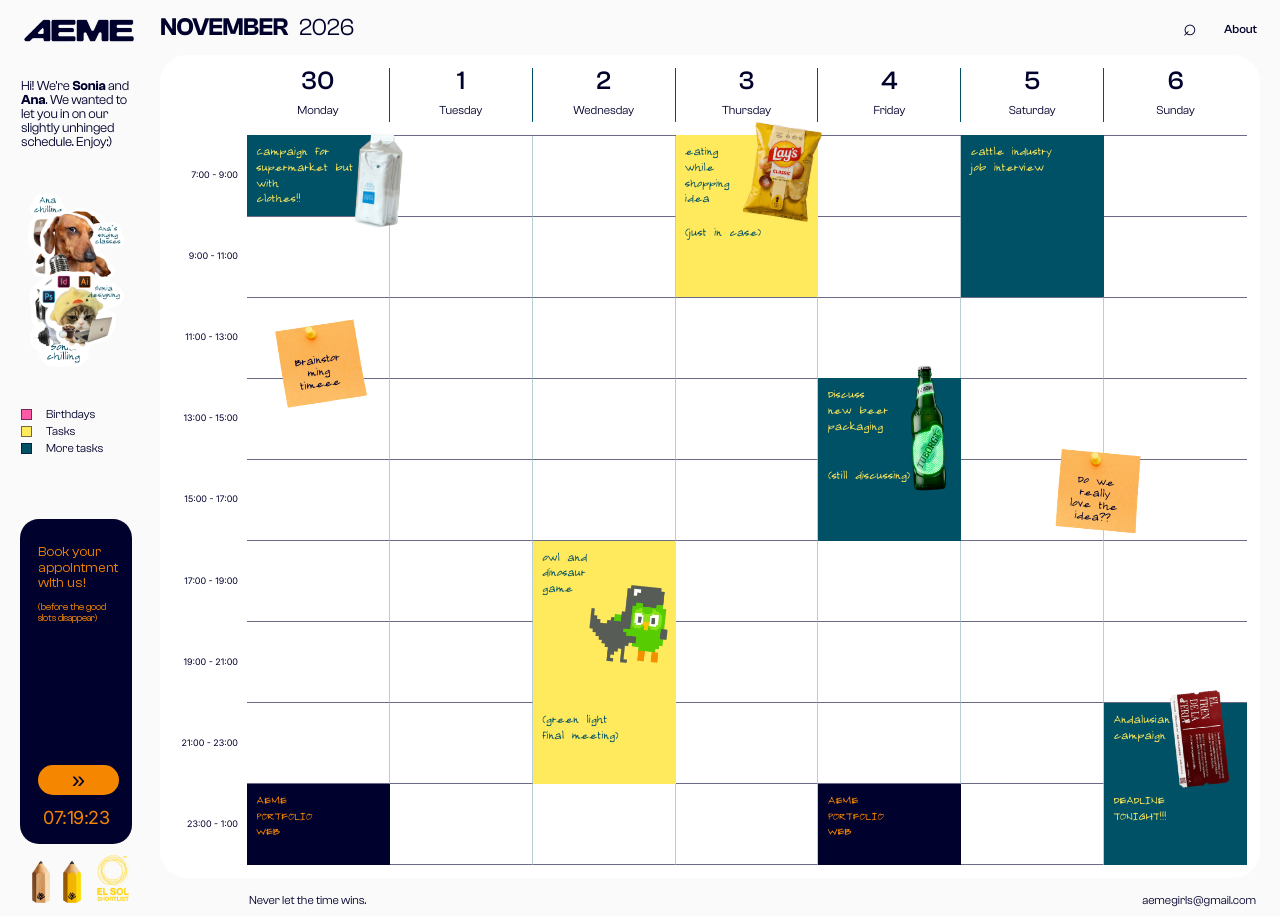
==== index.html @ ef71f2f2 "Logo mini web" ====
<!DOCTYPE html>
<html lang="en">
<head>
  <meta charset="UTF-8">
  <meta name="viewport" content="width=device-width, initial-scale=1.0">
  <link rel="icon" type="image/png" href="assets/Icons/logo para web 2.png">
  <title>AEME — Creative Calendar</title>
  <link rel="stylesheet" href="CSS/reset.css">
  <link rel="stylesheet" href="CSS/variables.css">
  <link rel="stylesheet" href="CSS/global.css">
  <link rel="stylesheet" href="CSS/base.css">
  <link rel="stylesheet" href="CSS/sidebar.css">
  <link rel="stylesheet" href="CSS/calendar.css">
  <link rel="stylesheet" href="CSS/cards.css">
  <link rel="stylesheet" href="CSS/footer.css">
  <link rel="stylesheet" href="CSS/responsive.css">
  <link rel="stylesheet" href="CSS/search.css">
</head>
<body>
  <div class="page">

    <aside class="sidebar">
      <div class="brand">
        <!--
          LOGO:
          Ahora mismo apunta al logo azul oscuro que ya tenías en Assets/Icons.
          Si quieres usar otra variante de color, cambia solo el nombre del archivo aquí abajo:
          "aeme logo azul oscuro.png" -> "aeme logo naranja.png" / "aeme logo amarillo.png" / "aeme logo azul claro.png"
        -->
        <img class="logo" src="Assets/Icons/aeme%20logo%20azul%20oscuro.png" alt="AEME"
             onerror="this.style.display='none'; this.nextElementSibling.style.display='block';">
        <div class="logoFallback">AEME</div>
      </div>

      <p class="intro">
        Hi! We're <strong>Sonia</strong> and <strong>Ana</strong>.
        We wanted to let you in on our slightly unhinged schedule.
        Enjoy:)
      </p>
      <div class="stickerBoard" id="stickerBoard">
        
<!-- AQUÍ APARECEN VUESTROS STICKERS -->
  <img
    src="Assets/Images/Ana%20Chill%201.png"
    class="draggableSticker stickerAnaChill"
    alt="Ana chilling"
  >

  <img
    src="Assets/Images/Ana%20Sing%20Class%201.png"
    class="draggableSticker stickerAnaSing"
    alt="Ana singing"
  >

  <img
    src="Assets/Images/Sonia%20Chill%201.png"
    class="draggableSticker stickerSoniaChill"
    alt="Sonia chilling"
  >

  <img
    src="Assets/Images/Sonia%20Art%201.png"
    class="draggableSticker stickerSoniaArt"
    alt="Sonia doing art"
  >

</div>

      <div class="sidebarBottom">
        <div class="legend" aria-label="Calendar legend">
          <div class="legendItem"><span class="square pink"></span><span>Birthdays</span></div>
          <div class="legendItem"><span class="square yellow"></span><span>Tasks</span></div>
          <div class="legendItem"><span class="square teal"></span><span>More tasks</span></div>
        </div>

        <button class="appointment" type="button" id="appointmentButton">
          <span class="appointmentTitle">
            Book your<br>appointment<br>with us!
          </span>

          <span class="appointmentNote">
            (before the good<br>slots disappear)
          </span>

          <span class="appointmentArrow">»</span>

          <span id="clock"></span>
        </button>

        <div class="sidebarMarks">
          <!-- Award/project shortcuts -->
          <a class="markLink pencilLinkOne" href="tex.html" target="_blank" rel="noopener" aria-label="Open Closet Staples">
            <img class="markImage pencilOne" src="Assets/Icons/lapiz-1.webp" alt="Closet Staples"
                 onerror="this.outerHTML='&lt;span class=&quot;pencil pencilOne&quot;&gt;&lt;/span&gt;';">
          </a>
          <a class="markLink pencilLinkTwo" href="duolingo.html" target="_blank" rel="noopener" aria-label="Open 404 Lesson Found">
            <img class="markImage pencilTwo" src="Assets/Icons/lapiz-2.webp" alt="404 Lesson Found"
                 onerror="this.outerHTML='&lt;span class=&quot;pencil pencilTwo&quot;&gt;&lt;/span&gt;';">
          </a>
          <a class="markLink sunLink" href="el-tren-de-la-feria.html" target="_blank" rel="noopener" aria-label="Open El Tren de la Feria">
            <img class="markImage sunMarkImage" src="Assets/Icons/circulo.png" alt="El Sol Shortlist — El Tren de la Feria"
                 onerror="this.outerHTML='&lt;span class=&quot;sunMark&quot;&gt;◯&lt;/span&gt;';">
          </a>
        </div>
      </div>
    </aside>

    <main class="main">
      <header class="topbar">
        <div class="dateTitle">
          <span class="month" id="monthLabel">JULY</span>
          <span class="year" id="yearLabel">2026</span>
        </div>

        <nav class="topNav" aria-label="Main navigation">
          <button class="searchButton" type="button" aria-label="Search" title="Search projects">⌕</button>
          <a href="about.html">About</a>
        </nav>
      </header>

      <section class="calendarCard" aria-label="AEME weekly calendar">
        <div class="calendarHeader">
          <div class="timeHeader"></div>
          <div class="dayHeaders" id="dayHeaders"></div>
        </div>

        <div class="calendarBody">
          <div class="timeColumn" id="timeColumn"></div>
          <div class="daysArea" id="daysArea"></div>
          <div class="eventsLayer" id="eventsLayer" aria-live="polite"></div>
          <div class="decorLayer" id="decorLayer" aria-hidden="true"></div>
        </div>
      </section>

      <footer class="footer">
        <span>Never let the time wins.</span>
        <span>aemegirls@gmail.com</span>
      </footer>
    </main>
  </div>

  <!-- IMPORTANTE: este orden importa. data.js primero, app.js siempre el último. -->
  <script src="JS/data.js"></script>
  <script src="JS/calendar.js"></script>
  <script src="JS/events.js"></script>
  <script src="JS/clock.js"></script>
  <script src="JS/app.js"></script>
  <script src="JS/search.js"></script>
  <script src="JS/stickers.js"></script>
</body>
</html>
---- CSS/variables.css ----
:root {
  --background: #FAFAFA;
  --navy: #00012D;
  --teal: #005066;
  --orange: #F58600;
  --yellow: #FFE95C;
  --pink: #FF5AA5;
  --white: #FFFFFF;

  --page-max: 1439px;
  --page-pad: 20px;
  --sidebar-width: 128px;
  --column-gap: 12px;

  --card-radius: 27px;
  --grid-line: rgba(0, 1, 45, 0.58);

  --radius-calendar: 31px;
  --radius-button: 25px;

  --clash: "Clash Grotesk", Arial, sans-serif;
  --inter: "Inter", Arial, sans-serif;
  --long-cang: "Long Cang", cursive;
}
---- CSS/global.css ----
/*
  ARREGLADO: antes apuntaba a archivos .otf que no existen
  (ClashGrotesk-Regular.otf, Inter-Regular.ttf...).
  Ahora apunta a los .ttf reales que están dentro de /Fonts.
  Si en el futuro cambias el nombre de un archivo de fuente,
  solo tienes que actualizar la ruta correspondiente aquí abajo.
*/

@font-face {
  font-family: "Clash Grotesk";
  src: url("../Fonts/ClashGrotesk-Extralight.ttf") format("truetype");
  font-weight: 200;
  font-style: normal;
  font-display: swap;
}

@font-face {
  font-family: "Clash Grotesk";
  src: url("../Fonts/ClashGrotesk-Light.ttf") format("truetype");
  font-weight: 300;
  font-style: normal;
  font-display: swap;
}

@font-face {
  font-family: "Clash Grotesk";
  src: url("../Fonts/ClashGrotesk-Regular.ttf") format("truetype");
  font-weight: 400;
  font-style: normal;
  font-display: swap;
}

@font-face {
  font-family: "Clash Grotesk";
  src: url("../Fonts/ClashGrotesk-Medium.ttf") format("truetype");
  font-weight: 500;
  font-style: normal;
  font-display: swap;
}

@font-face {
  font-family: "Clash Grotesk";
  src: url("../Fonts/ClashGrotesk-Semibold.ttf") format("truetype");
  font-weight: 600;
  font-style: normal;
  font-display: swap;
}

@font-face {
  font-family: "Clash Grotesk";
  src: url("../Fonts/ClashGrotesk-Bold.ttf") format("truetype");
  font-weight: 700;
  font-style: normal;
  font-display: swap;
}

@font-face {
  font-family: "Inter";
  src: url("../Fonts/Inter_18pt-Light.ttf") format("truetype");
  font-weight: 300;
  font-style: normal;
  font-display: swap;
}

@font-face {
  font-family: "Inter";
  src: url("../Fonts/Inter_18pt-Regular.ttf") format("truetype");
  font-weight: 400;
  font-style: normal;
  font-display: swap;
}

@font-face {
  font-family: "Inter";
  src: url("../Fonts/Inter_18pt-Medium.ttf") format("truetype");
  font-weight: 500;
  font-style: normal;
  font-display: swap;
}

@font-face {
  font-family: "Long Cang";
  src: url("../Fonts/LongCang-Regular.ttf") format("truetype");
  font-weight: 400;
  font-style: normal;
  font-display: swap;
}

body {
  background: var(--background);
  color: var(--navy);
  font-family: var(--clash);
  -webkit-font-smoothing: antialiased;
  text-rendering: geometricPrecision;
}
---- CSS/base.css ----
body {
  min-width: 320px;
}

.page {
  width: 100%;
  max-width: var(--page-max);
  min-height: 100vh;
  margin: 0 auto;
  padding: 9px 20px 10px;
  display: grid;
  grid-template-columns: var(--sidebar-width) minmax(0, 1fr);
  column-gap: var(--column-gap);
}

.main {
  min-width: 0;
  display: flex;
  flex-direction: column;
}

.brand {
  height: 46px;
  display: flex;
  align-items: flex-start;
  padding-top: 2px;
}

.logo {
  width: 118px;
  height: auto;
  object-fit: contain;
  object-position: left top;
}

.logoFallback {
  display: none;
  font-family: var(--clash);
  font-size: 30px;
  line-height: 1;
  font-weight: 700;
  letter-spacing: -1.5px;
}

.topbar {
  height: 46px;
  display: flex;
  align-items: flex-start;
  justify-content: space-between;
  padding: 7px 3px 0 0;
}

.dateTitle {
  display: flex;
  align-items: baseline;
  gap: 11px;
  line-height: 1;
}

.month {
  font-size: 25px;
  font-weight: 600;
  letter-spacing: -0.8px;
}

.year {
  font-size: 24px;
  font-weight: 400;
  letter-spacing: -0.6px;
}

.topNav {
  display: flex;
  align-items: center;
  gap: 27px;
  padding-top: 2px;
  font-size: 12px;
  font-weight: 500;
}

.topNav a,
.searchButton {
  color: var(--navy);
}

.searchButton {
  padding: 0;
  background: transparent;
  font-size: 23px;
  line-height: 1;
  cursor: pointer;
  transform: translateY(-1px);
}
---- CSS/sidebar.css ----
.sidebar {
  min-width: 0;
  display: flex;
  flex-direction: column;
  padding-top: 8px;
}

.intro {
  width: 119px;
  margin: 17px 0 0 1px;
  font-size: 13.5px;
  line-height: 1.03;
  letter-spacing: -0.15px;
}

.sidebarBottom {
  margin-top: auto;
  padding-bottom: 0;
}

.legend {
  display: flex;
  flex-direction: column;
  gap: 5px;
  margin: 0 0 65px 1px;
}

.legendItem {
  display: flex;
  align-items: center;
  gap: 14px;
  font-size: 12px;
  line-height: 1;
}

.square {
  width: 11px;
  height: 11px;
  flex: 0 0 11px;
  border: 1px solid rgba(0, 1, 45, 0.55);
}

.pink {
  background: var(--pink);
}

.yellow {
  background: var(--yellow);
}

.teal {
  background: var(--teal);
}

.appointment {
  width: 112px;
  height: 325px;
  border-radius: 19px;
  background: var(--navy);
  color: var(--orange);
  padding: 25px 18px 17px;
  text-align: left;
  display: flex;
  flex-direction: column;
  align-items: flex-start;
  cursor: pointer;
  transition: transform 180ms ease;
}

.appointment:hover {
  transform: translateY(-2px);
}

.appointmentTitle {
  font-size: 14.5px;
  line-height: 1.08;
}

.appointmentNote {
  margin-top: 11px;
  font-size: 10px;
  line-height: 1.08;
}

.appointmentArrow {
  width: 81px;
  height: 30px;
  margin-top: auto;
  border-radius: 20px;
  background: var(--orange);
  color: var(--navy);
  display: flex;
  align-items: center;
  justify-content: center;
  font-family: Arial, sans-serif;
  font-size: 24px;
  line-height: 1;
}

#clock {
  width: 100%;
  margin-top: 14px;
  text-align: center;
  color: var(--orange);
  font-family: var(--inter);
  font-size: 18px;
  line-height: 1;
  letter-spacing: -0.5px;
}

.sidebarMarks {
  position: relative;
  height: 51px;
  margin-top: 11px;
}

.markLink {
  position: absolute;
  display: block;
  bottom: 0;
  cursor: pointer;
  z-index: 2;
}

.markImage {
  position: absolute;
  bottom: 0;
  display: block;
}

.markLink.pencilLinkOne {
  left: 0px;
  width: 42px;
  height: 42px;
  top: 3px;
}
.markImage.pencilOne {
  left: 0px;
  width: 42px;
  height: auto;
  top: 3px;
}
.markLink.pencilLinkOne:hover .pencilOne {
  transform: translateY(-2px);
}

.markLink.pencilLinkTwo {
  left: 28px;
  width: 42px;
  height: 42px;
  top: 3px;
}
.markImage.pencilTwo {
  left: 3px;
  width: 42px;
  height: auto;
  top: 3px;
}
.markLink.pencilLinkTwo:hover .pencilTwo {
  transform: translateY(-2px);
}

.markLink.sunLink {
  left: 63px;
  width: 56px;
  height: 51px;
}
.markImage.sunMarkImage {
  left: 2px;
  width: 56px;
  height: auto;
}
.markLink.sunLink:hover .sunMarkImage {
  transform: translateY(-2px);
}

.pencil {
  position: absolute;
  bottom: 0;
  width: 9px;
  height: 34px;
  border: 1px solid var(--navy);
  transform: rotate(-6deg);
  border-radius: 3px 3px 1px 1px;
}

.pencil::before {
  content: "";
  position: absolute;
  left: -1px;
  top: -6px;
  width: 9px;
  height: 8px;
  background: var(--orange);
  clip-path: polygon(50% 0, 100% 100%, 0 100%);
}

.pencilOne {
  left: 18px;
}

.pencilTwo {
  left: 45px;
}

.sunMark {
  position: absolute;
  left: 73px;
  bottom: 2px;
  font-size: 26px;
  color: var(--yellow);
}
/* =========================
   DRAGGABLE STICKERS
========================= */

.stickerBoard {
  position: relative;
  width: 100%;
  height: 210px;
  margin-top: 15px;
  overflow: visible;
}

/* Todos los stickers */


.draggableSticker {
  position: absolute;
  cursor: grab;
  user-select: none;
  -webkit-user-drag: none;
  touch-action: none;
  z-index: 50;
}

/* Efecto hover */

.draggableSticker:hover {
  filter: drop-shadow(0 5px 8px rgba(0, 1, 45, 0.2));
}

/* Mientras lo estás arrastrando */

.draggableSticker.draggingSticker {
  cursor: grabbing;

  filter: drop-shadow(0 10px 15px rgba(0, 1, 45, 0.3));

  z-index: 100;
}
/* POSICIÓN INICIAL DE CADA STICKER */

.stickerAnaChill {
  left: 5px;
  top: 27px;
  width: 85px;
}

.stickerAnaSing {
  left: 18px;
  top: 45px;
  width: 89px;
}

.stickerSoniaChill {
  left: 5px;
  top: 105px;
  width: 77px;
}

.stickerSoniaArt {
  left: 18px;
  top: 105px;
  width: 89px;
}
---- CSS/calendar.css ----
.calendarCard {
  position: relative;
  height: calc(100vh - 77px);
  min-height: 690px;
  max-height: 1010px;
  overflow: hidden;
  background: var(--white);
  border-radius: var(--card-radius);
  display: flex;
  flex-direction: column;
}

.calendarHeader {
  height: 80px;
  flex: 0 0 80px;
  display: grid;
  grid-template-columns: 74px minmax(0, 1fr);
  padding: 13px 13px 0 13px;
}

.dayHeaders {
  display: grid;
  grid-template-columns: repeat(7, minmax(0, 1fr));
}

.dayHeader {
  height: 54px;
  border-right: 1px solid var(--teal);
  display: flex;
  flex-direction: column;
  align-items: center;
  justify-content: flex-start;
}

.dayHeader:last-child {
  border-right: 0;
}

.dayNumber {
  font-size: 26px;
  line-height: 1;
  font-weight: 500;
  margin-bottom: 4px;
}

.dayName {
  font-size: 12px;
  margin-top: 5px;
  color: var(--navy);
  font-weight: 400;
}

.calendarBody {
  position: relative;
  flex: 1;
  min-height: 0;
  display: grid;
  grid-template-columns: 74px minmax(0, 1fr);
  padding: 0 13px 13px;
}

.timeColumn {
  display: grid;
  grid-template-rows: repeat(9, minmax(0, 1fr));
}

.timeSlot {
  display: flex;
  align-items: center;
  justify-content: flex-end;
  padding-right: 9px;
  font-family: var(--inter);
  font-size: 9px;
  white-space: nowrap;
}

.daysArea {
  position: relative;
  display: grid;
  grid-template-columns: repeat(7, minmax(0, 1fr));
  grid-template-rows: repeat(9, minmax(0, 1fr));
  border-top: 1px solid var(--grid-line);
}

.gridCell {
  min-width: 0;
  border-right: 1px solid rgba(0, 80, 102, 0.28);
  border-bottom: 1px solid var(--grid-line);
}

.gridCell:nth-child(7n) {
  border-right: 0;
}

.eventsLayer {
  position: absolute;
  left: 87px;
  right: 13px;
  top: 0;
  bottom: 13px;
  pointer-events: none;
}

.decorLayer {
  position: absolute;
  left: 87px;
  right: 13px;
  top: 0;
  bottom: 13px;
  pointer-events: none;
  z-index: 6;
}

.event {
  position: absolute;
  overflow: visible;
  display: flex;
  align-items: flex-start;
  justify-content: flex-start;
  padding: 8px 9px;
  color: var(--yellow);
  background: var(--teal);
  font-family: var(--long-cang);
  font-size: 13px;
  line-height: 1.05;
  pointer-events: auto;
  transition: transform 160ms ease, box-shadow 160ms ease;
}

/* Hover: solo las tarjetas que llevan a otra sección (event.link en data.js).
   Sin cambio de brillo: solo se levanta un poco y hace sombra. La imagen
   del proyecto NO vive dentro de esta tarjeta (ver .eventImageWrap más
   abajo), así que nunca se mueve ni se ve afectada por este hover. */
.event.isLink {
  cursor: pointer;
}

.event.isLink:hover {
  transform: translateY(-4px) scale(1.03);
  box-shadow: 0 10px 22px rgba(0, 1, 45, 0.28);
  z-index: 10;
}

/*
  ARREGLADO: el JS aplica las clases "yellow" y "navy" (event.type),
  pero antes el CSS buscaba ".yellowEvent" / ".navyEvent" / ".orangeEvent",
  así que esos colores nunca se aplicaban. Ahora coinciden.
*/
.event.yellow {
  background: var(--yellow);
  color: var(--teal);
}

.event.orange {
  background: var(--orange);
  color: var(--navy);
}

.event.navy {
  background: var(--navy);
  color: var(--orange);
}

/*
  Capa de imágenes de proyecto: independiente de las tarjetas.
  Se dibuja SIEMPRE por encima (z-index alto y fijo) y con
  pointer-events:none, así los clics le "atraviesan" y llegan a la
  tarjeta de debajo (el link), pero visualmente la imagen nunca se
  mueve ni cambia de brillo al pasar el ratón.
*/
.eventImageWrap {
  position: absolute;
  pointer-events: none;
  overflow: visible;
  z-index: 15;
  display: block;
  transition: transform 220ms cubic-bezier(.2,.8,.2,1), filter 220ms ease;
  transform-origin: center center;
}

.eventImageWrap.isLink {
  pointer-events: auto;
  cursor: pointer;
}

.eventImageWrap.isLink:hover {
  transform: translateY(-5px) scale(1.10) rotate(-1deg);
  filter: drop-shadow(0 9px 7px rgba(0,1,45,.20));
  z-index: 30;
}

.eventImage {
  position: absolute;
  pointer-events: none;
  object-fit: contain;
  max-width: none;
}


/* Post-its decorativos (los cuadraditos naranjas "pegados" del diseño de Framer) */
.postit {
  position: absolute;
  width: 88px;
  height: 68px;
  background: var(--orange);
  box-shadow: 2px 4px 10px rgba(0, 1, 45, 0.18);
  pointer-events: none;
}

.postit::before {
  content: "";
  position: absolute;
  top: -5px;
  left: 50%;
  width: 19px;
  height: 19px;
  margin-left: -4.5px;
  border-radius: 50%;
  background: var(--navy);
}

.postitImage {
  position: absolute;
  pointer-events: none;
  z-index: 6;
}

@media (min-width: 1100px) {
  .event {
    font-size: 15px;
  }
}

.event.searchHit{
  outline:3px solid var(--yellow);
  outline-offset:3px;
  transform:scale(1.025);
  transition:transform .2s ease, outline-color .2s ease;
  z-index:20;
}

/* Every colored project cell is a real link and reacts as a whole cell. */
.event.isLink {
  cursor: pointer;
  text-decoration: none;
}

.event.isLink:focus-visible {
  outline: 3px solid var(--yellow);
  outline-offset: -3px;
  z-index: 40;
}


/* Saturday project and any future project without a page yet: same hover feedback. */
.event.isHover { cursor: pointer; }
.event.isHover:hover { transform: translateY(-4px) scale(1.03); box-shadow: 0 10px 22px rgba(0,1,45,.28); z-index: 10; }

/* Interactive post-its: same original size/image, +5px, with handwritten comments. */
.decorLayer { pointer-events: none; }
.postitDraggable {
  position: absolute;
  z-index: 20;
  aspect-ratio: 1 / 1;
  pointer-events: auto;
  cursor: grab;
  touch-action: none;
  user-select: none;
}
.postitDraggable:hover { cursor: grab; }
.postitDraggable.dragging { cursor: grabbing; z-index: 50; }
.postitDraggable .postitImage {
  position: absolute;
  inset: 0;
  width: 100%;
  height: 100%;
  pointer-events: none;
}
.postitDraggable.postitFallback { background: var(--orange); box-shadow: 2px 4px 10px rgba(0,1,45,.18); }
.postitDraggable.postitFallback::before { content:""; position:absolute; top:-5px; left:50%; width:19px; height:19px; margin-left:-4.5px; border-radius:50%; background:var(--navy); }
.postitComment {
  position: absolute;
  inset: 16% 10% 14%;
  z-index: 2;
  display: flex;
  align-items: center;
  justify-content: center;
  width: auto;
  height: auto;
  margin: 0;
  padding: 0;
  overflow: hidden;
  text-align: center;
  color: var(--navy);
  font-family: var(--long-cang);
  font-size: 17px;
  line-height: 1;
  overflow-wrap: anywhere;
  pointer-events: none;
}
.postitDraggable { overflow: hidden; }


/* Fix the transparent padding inside postit.png so the handwritten text sits ON the visible sticky note. */
.postitDraggable .postitImage {
  width: 105%;
  height: auto;
  max-width: none;
  left: -35.5%;
  top: -27%;
  inset: auto;
}
.postitDraggable .postitComment {
  inset: 40% 30% 15%;

  z-index: 10;

  font-size: 15px;
  line-height: 0.8;

  transform: translate(3px, -10px);
}


/* AEME PORTFOLIO WEB: clicking celebrates instead of opening About. */
.event.isConfetti {
  cursor: pointer;
}

.event.isConfetti:focus-visible {
  outline: 3px solid var(--yellow);
  outline-offset: -3px;
}

.confettiPiece {
  position: fixed;
  z-index: 9999;
  pointer-events: none;
  transform: translate(-50%, -50%);
  animation-name: aemeConfetti;
  animation-timing-function: cubic-bezier(.15,.75,.35,1);
  animation-fill-mode: forwards;
  will-change: transform, opacity;
}

@keyframes aemeConfetti {
  0% {
    opacity: 1;
    transform: translate(-50%, -50%) rotate(0deg);
  }
  70% {
    opacity: 1;
  }
  100% {
    opacity: 0;
    transform:
      translate(
        calc(-50% + var(--confetti-x)),
        calc(-50% + var(--confetti-y))
      )
      rotate(var(--confetti-rotation));
  }
}

@media (prefers-reduced-motion: reduce) {
  .confettiPiece {
    animation-duration: 1ms !important;
  }
}
---- CSS/cards.css ----
.eventText {
  max-width: 100%;
  white-space: pre-line;
}

.eventImage {
  max-width: none;
}
---- CSS/footer.css ----
.footer {
  height: 28px;
  display: flex;
  align-items: flex-end;
  justify-content: space-between;
  padding: 6px 4px 0 89px;
  font-size: 12px;
  line-height: 1;
}
---- CSS/responsive.css ----
@media (max-width: 900px) {
  .page {
    grid-template-columns: 115px minmax(0, 1fr);
    column-gap: 10px;
    padding-left: 12px;
    padding-right: 12px;
  }

  .intro {
    width: 100px;
    font-size: 10px;
  }

  .appointment {
    width: 103px;
  }

  .calendarHeader,
  .calendarBody {
    grid-template-columns: 60px minmax(0, 1fr);
  }

  .eventsLayer,
  .decorLayer {
    left: 73px;
  }
}

@media (max-width: 650px) {
  .page {
    display: block;
    padding: 10px;
  }

  .sidebar {
    display: grid;
    grid-template-columns: 1fr auto;
    grid-template-rows: auto auto;
    gap: 10px;
    padding: 0 0 12px;
  }

  .brand {
    grid-column: 1;
  }

  .intro {
    grid-column: 1;
    margin: 0;
  }

  .sidebarBottom {
    grid-column: 2;
    grid-row: 1 / span 2;
    margin: 0;
  }

  .legend,
  .sidebarMarks {
    display: none;
  }

  .appointment {
    height: 130px;
  }

  .clock {
    display: none;
  }

  .topbar {
    height: 42px;
  }

  .calendarCard {
    min-height: 620px;
    height: calc(100vh - 180px);
  }

  .calendarHeader,
  .calendarBody {
    grid-template-columns: 48px minmax(0, 1fr);
  }

  .timeSlot {
    font-size: 7px;
    padding-right: 5px;
  }

  .dayNumber {
    font-size: 14px;
  }

  .dayName {
    font-size: 7px;
  }

  .eventsLayer,
  .decorLayer {
    left: 61px;
  }

  .footer {
    padding-left: 55px;
  }
}
---- CSS/search.css ----
/* Shared project search */
.searchOverlay { position:fixed; inset:0; z-index:1000; display:flex; align-items:flex-start; justify-content:center; padding-top:88px; background:rgba(0,0,0,.18); backdrop-filter:blur(4px); opacity:0; visibility:hidden; pointer-events:none; transition:opacity .18s ease, visibility .18s ease; }
.searchOverlay.isOpen { opacity:1; visibility:visible; pointer-events:auto; }
.searchPanel { width:min(560px,calc(100vw - 40px)); background:var(--yellow); color:var(--navy); padding:20px; position:relative; box-shadow:0 12px 50px rgba(0,0,0,.25); }
.searchClose { position:absolute; right:14px; top:10px; border:0; background:none; font:inherit; font-size:22px; color:var(--navy); cursor:pointer; }
.searchLabel { display:block; font-size:11px; margin-bottom:8px; text-transform:uppercase; }
.projectSearch { width:100%; box-sizing:border-box; border:0; border-bottom:1px solid var(--navy); background:transparent; color:var(--navy); font:inherit; font-size:22px; padding:5px 0 8px; outline:none; }
.projectSearch::placeholder { color:rgba(0,35,48,.48); }
.searchResults { margin-top:14px; max-height:55vh; overflow:auto; }
.searchResult { display:flex; justify-content:space-between; gap:20px; width:100%; box-sizing:border-box; background:transparent; color:var(--navy); text-align:left; text-decoration:none; font:inherit; padding:10px 0; cursor:pointer; border:0; border-bottom:1px solid rgba(0,35,48,.16); transition:padding-left .16s ease; }
.searchResult:hover { padding-left:6px; }
.searchResultMeta { opacity:.55; font-size:11px; white-space:nowrap; }
.searchEmpty { font-size:13px; opacity:.65; padding:12px 0; }
@media(max-width:650px){ .searchOverlay{padding-top:70px;} .searchPanel{width:calc(100vw - 28px);padding:16px;} .projectSearch{font-size:19px;} }
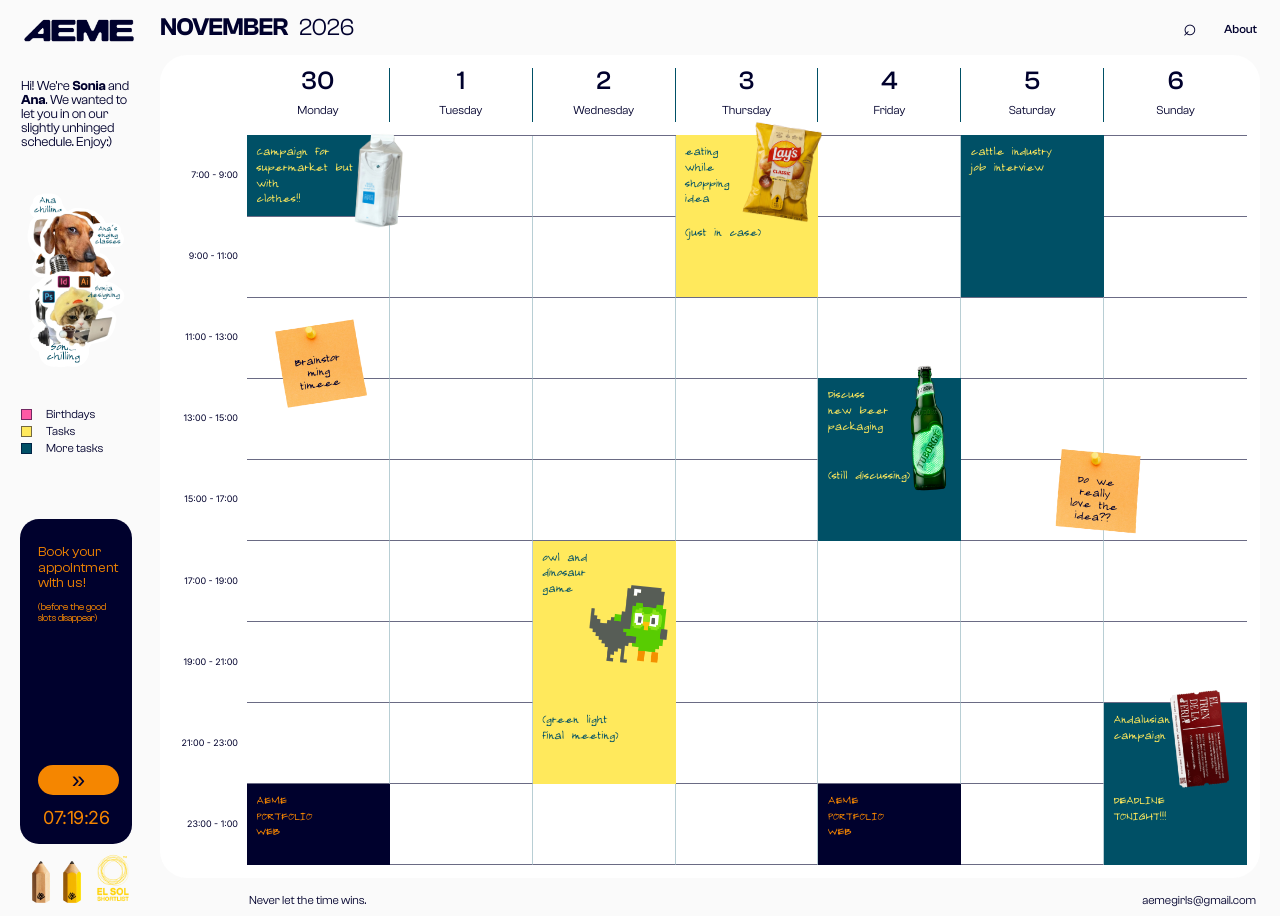
==== commit ea2f0ec8: "minilogo" ====
--- a/index.html
+++ b/index.html
@@ -1,9 +1,9 @@
 <!DOCTYPE html>
 <html lang="en">
 <head>
+  <link rel="icon" type="image/png" href="assets/Icons/logo para web 2.png">
   <meta charset="UTF-8">
   <meta name="viewport" content="width=device-width, initial-scale=1.0">
-  <link rel="icon" type="image/png" href="assets/Icons/logo para web 2.png">
   <title>AEME — Creative Calendar</title>
   <link rel="stylesheet" href="CSS/reset.css">
   <link rel="stylesheet" href="CSS/variables.css">
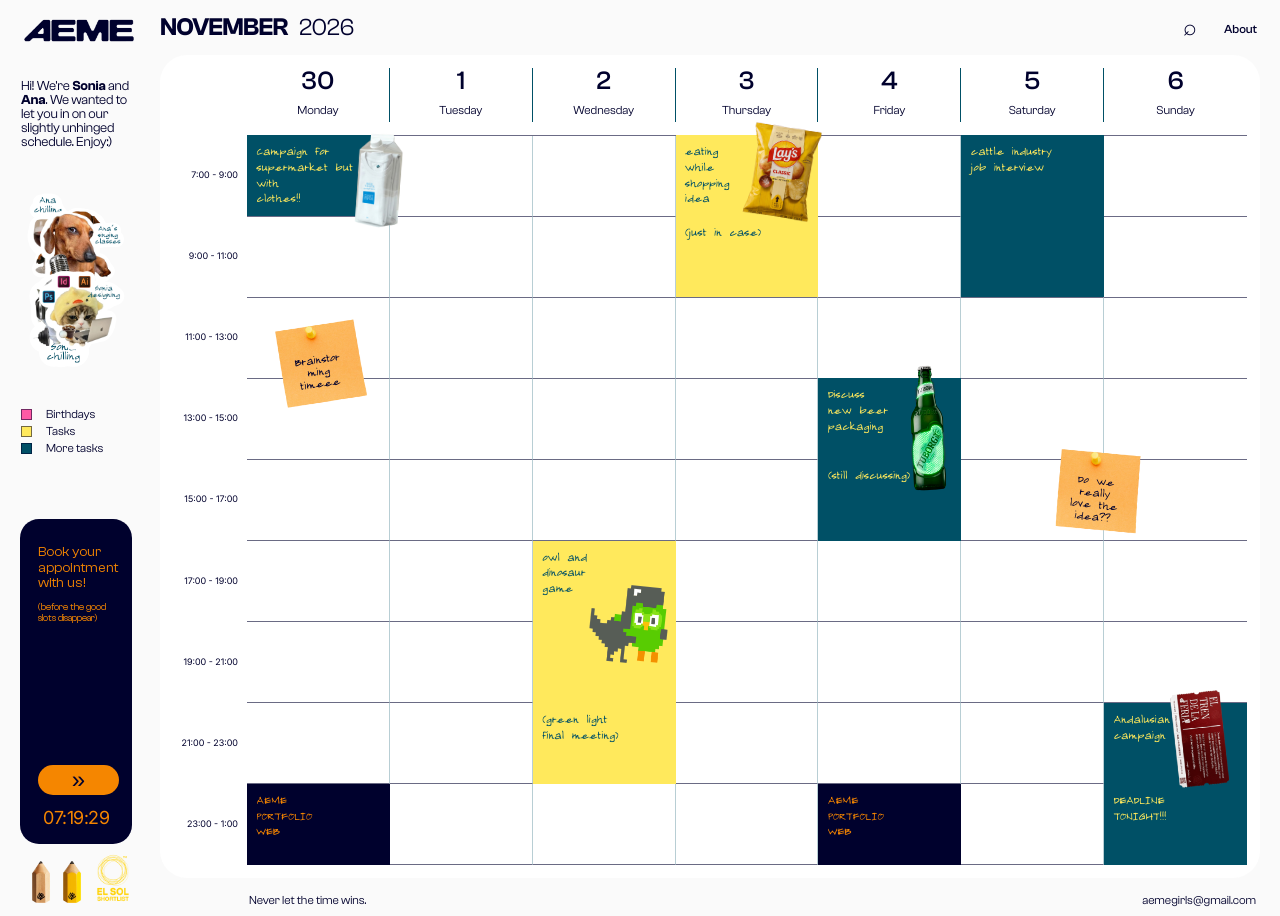
==== commit b3673058: "logo web" ====
--- a/index.html
+++ b/index.html
@@ -1,7 +1,7 @@
 <!DOCTYPE html>
 <html lang="en">
 <head>
-  <link rel="icon" type="image/png" href="assets/Icons/logo para web 2.png">
+  <link rel="icon" type="image/png" href="assets/Icons/logo%20para%20web%202.png">
   <meta charset="UTF-8">
   <meta name="viewport" content="width=device-width, initial-scale=1.0">
   <title>AEME — Creative Calendar</title>
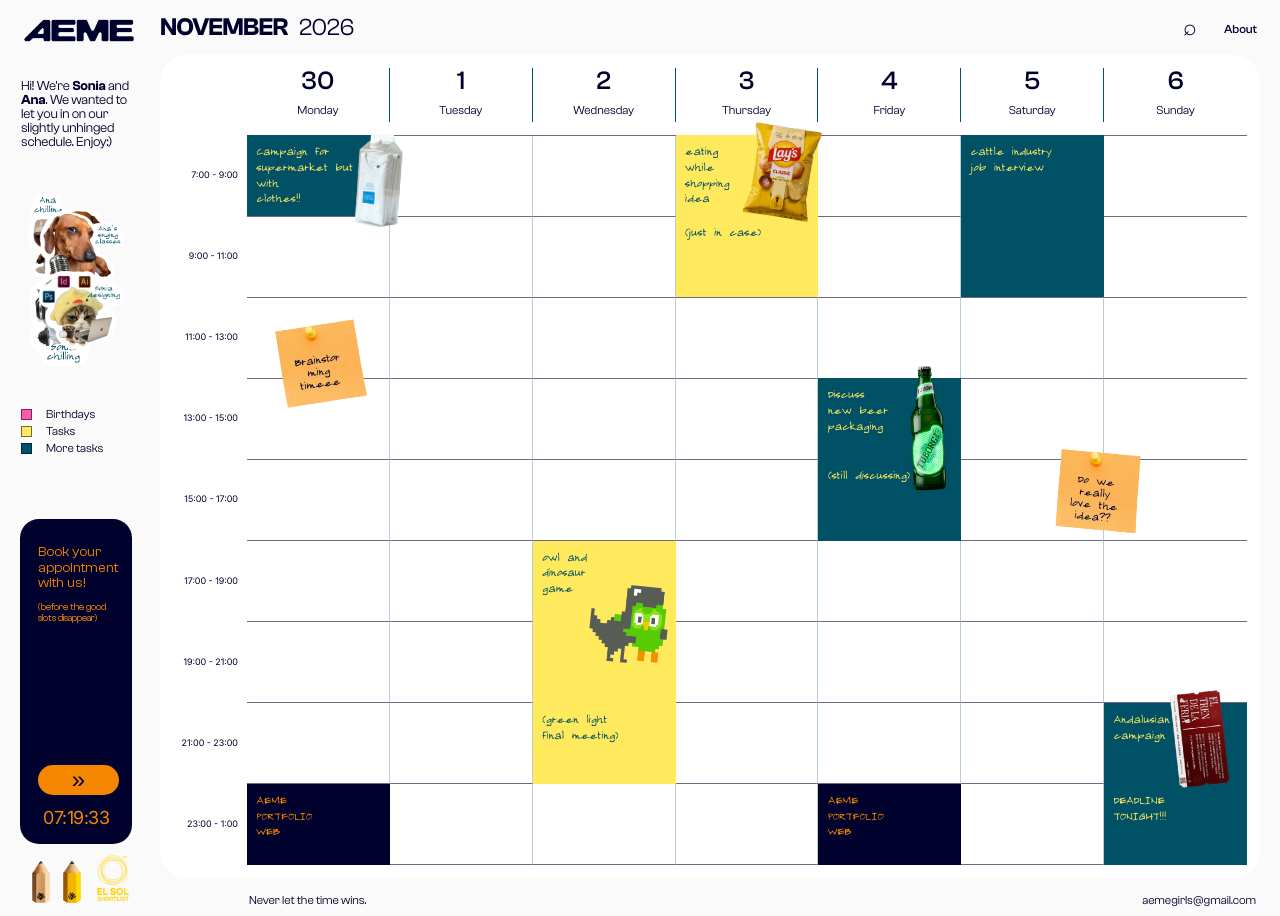
==== commit e571445e: "logo web" ====
--- a/index.html
+++ b/index.html
@@ -1,7 +1,7 @@
 <!DOCTYPE html>
 <html lang="en">
 <head>
-  <link rel="icon" type="image/png" href="assets/Icons/logo%20para%20web%202.png">
+  <link rel="icon" type="image/png" href="Assets/Icons/logo para web 2.png">
   <meta charset="UTF-8">
   <meta name="viewport" content="width=device-width, initial-scale=1.0">
   <title>AEME — Creative Calendar</title>
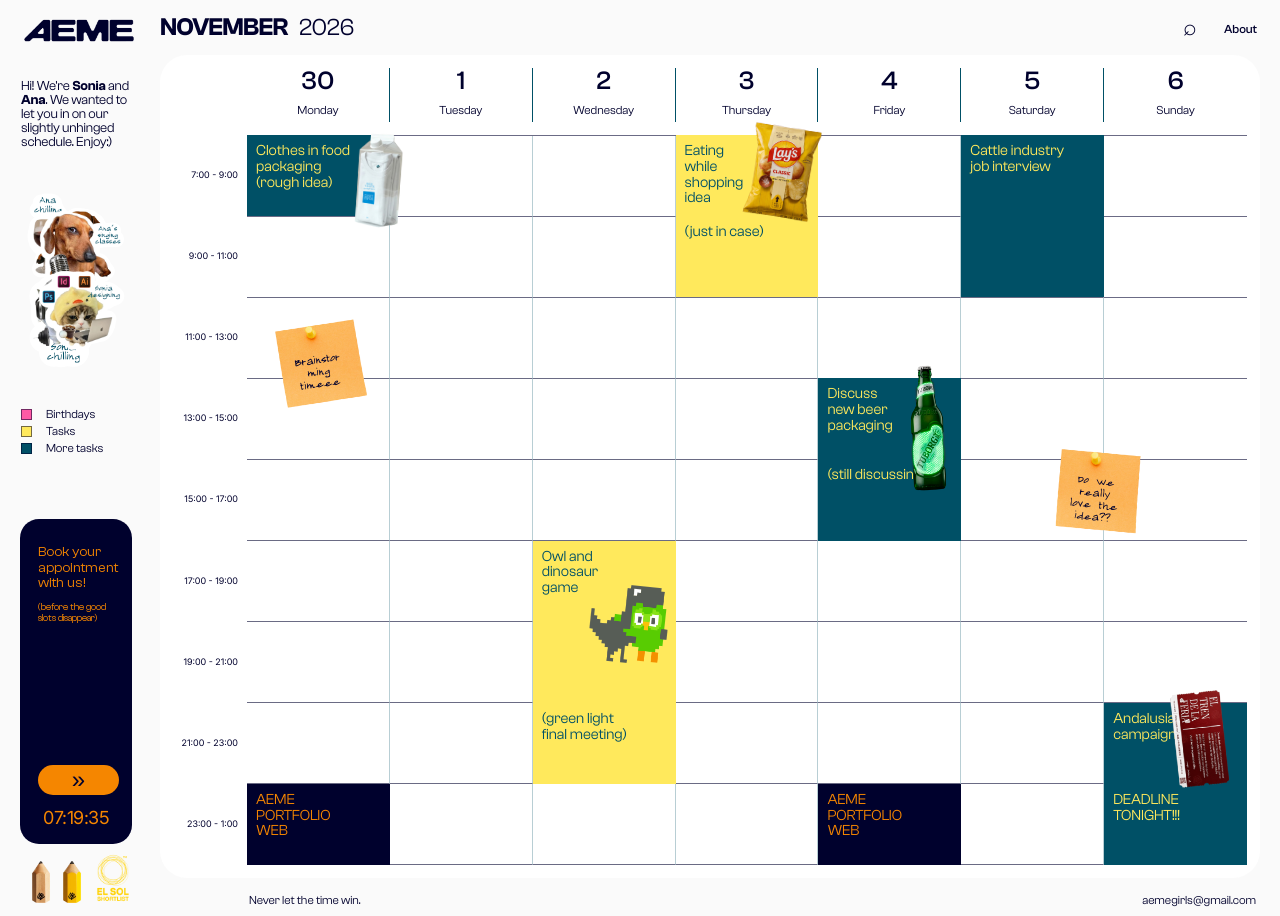
==== commit 1fbbd58a: "Actualización tipo" ====
--- a/index.html
+++ b/index.html
@@ -133,7 +133,7 @@
       </section>
 
       <footer class="footer">
-        <span>Never let the time wins.</span>
+        <span>Never let the time win.</span>
         <span>aemegirls@gmail.com</span>
       </footer>
     </main>
--- a/CSS/calendar.css
+++ b/CSS/calendar.css
@@ -120,8 +120,8 @@
   padding: 8px 9px;
   color: var(--yellow);
   background: var(--teal);
-  font-family: var(--long-cang);
-  font-size: 13px;
+  font-family: var(--clash);
+  font-size: 12px;
   line-height: 1.05;
   pointer-events: auto;
   transition: transform 160ms ease, box-shadow 160ms ease;
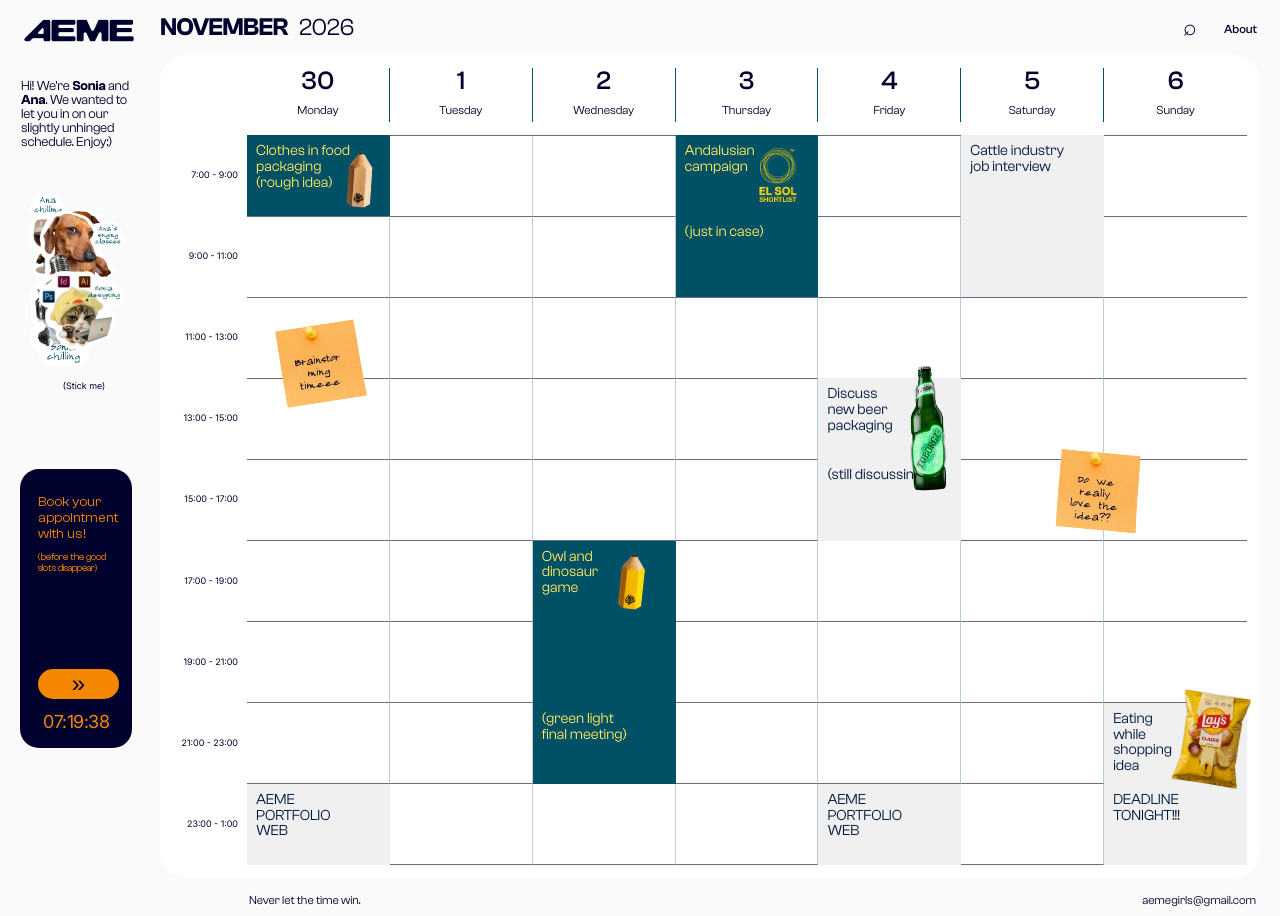
==== commit 8a7f0e16: "cambios" ====
--- a/index.html
+++ b/index.html
@@ -38,6 +38,13 @@
         Enjoy:)
       </p>
       <div class="stickerBoard" id="stickerBoard">
+        <div class="stickerBoard" id="stickerBoard">
+
+  <!-- stickers -->
+
+</div>
+
+<p class="stickMe">(Stick me)</p>
         
 <!-- AQUÍ APARECEN VUESTROS STICKERS -->
   <img
@@ -67,11 +74,7 @@
 </div>
 
       <div class="sidebarBottom">
-        <div class="legend" aria-label="Calendar legend">
-          <div class="legendItem"><span class="square pink"></span><span>Birthdays</span></div>
-          <div class="legendItem"><span class="square yellow"></span><span>Tasks</span></div>
-          <div class="legendItem"><span class="square teal"></span><span>More tasks</span></div>
-        </div>
+        
 
         <button class="appointment" type="button" id="appointmentButton">
           <span class="appointmentTitle">
@@ -87,21 +90,7 @@
           <span id="clock"></span>
         </button>
 
-        <div class="sidebarMarks">
-          <!-- Award/project shortcuts -->
-          <a class="markLink pencilLinkOne" href="tex.html" target="_blank" rel="noopener" aria-label="Open Closet Staples">
-            <img class="markImage pencilOne" src="Assets/Icons/lapiz-1.webp" alt="Closet Staples"
-                 onerror="this.outerHTML='&lt;span class=&quot;pencil pencilOne&quot;&gt;&lt;/span&gt;';">
-          </a>
-          <a class="markLink pencilLinkTwo" href="duolingo.html" target="_blank" rel="noopener" aria-label="Open 404 Lesson Found">
-            <img class="markImage pencilTwo" src="Assets/Icons/lapiz-2.webp" alt="404 Lesson Found"
-                 onerror="this.outerHTML='&lt;span class=&quot;pencil pencilTwo&quot;&gt;&lt;/span&gt;';">
-          </a>
-          <a class="markLink sunLink" href="el-tren-de-la-feria.html" target="_blank" rel="noopener" aria-label="Open El Tren de la Feria">
-            <img class="markImage sunMarkImage" src="Assets/Icons/circulo.png" alt="El Sol Shortlist — El Tren de la Feria"
-                 onerror="this.outerHTML='&lt;span class=&quot;sunMark&quot;&gt;◯&lt;/span&gt;';">
-          </a>
-        </div>
+      
       </div>
     </aside>
 
@@ -137,6 +126,7 @@
         <span>aemegirls@gmail.com</span>
       </footer>
     </main>
+    
   </div>
 
   <!-- IMPORTANTE: este orden importa. data.js primero, app.js siempre el último. -->
--- a/CSS/variables.css
+++ b/CSS/variables.css
@@ -6,6 +6,7 @@
   --yellow: #FFE95C;
   --pink: #FF5AA5;
   --white: #FFFFFF;
+  --grey: #c0c0c0;
 
   --page-max: 1439px;
   --page-pad: 20px;
--- a/CSS/sidebar.css
+++ b/CSS/sidebar.css
@@ -14,15 +14,14 @@
 }
 
 .sidebarBottom {
-  margin-top: auto;
+  margin-top: 95px;
   padding-bottom: 0;
 }
-
 .legend {
   display: flex;
   flex-direction: column;
   gap: 5px;
-  margin: 0 0 65px 1px;
+  margin: 0 0 20px 1px;
 }
 
 .legendItem {
@@ -54,7 +53,7 @@
 
 .appointment {
   width: 112px;
-  height: 325px;
+  height: 279px;
   border-radius: 19px;
   background: var(--navy);
   color: var(--orange);
@@ -221,6 +220,13 @@
   margin-top: 15px;
   overflow: visible;
 }
+.stickMe {
+  font-family: var(--inter);
+  font-size: 9px;
+  color: var(--navy);
+  margin: -8px 0 0 0;
+  text-align: center;
+}
 
 /* Todos los stickers */
 
--- a/CSS/calendar.css
+++ b/CSS/calendar.css
@@ -159,6 +159,10 @@
 .event.navy {
   background: var(--navy);
   color: var(--orange);
+}
+.event.light-gray {
+  background: #f0f0f0;
+  color: #001A3D;
 }
 
 /*
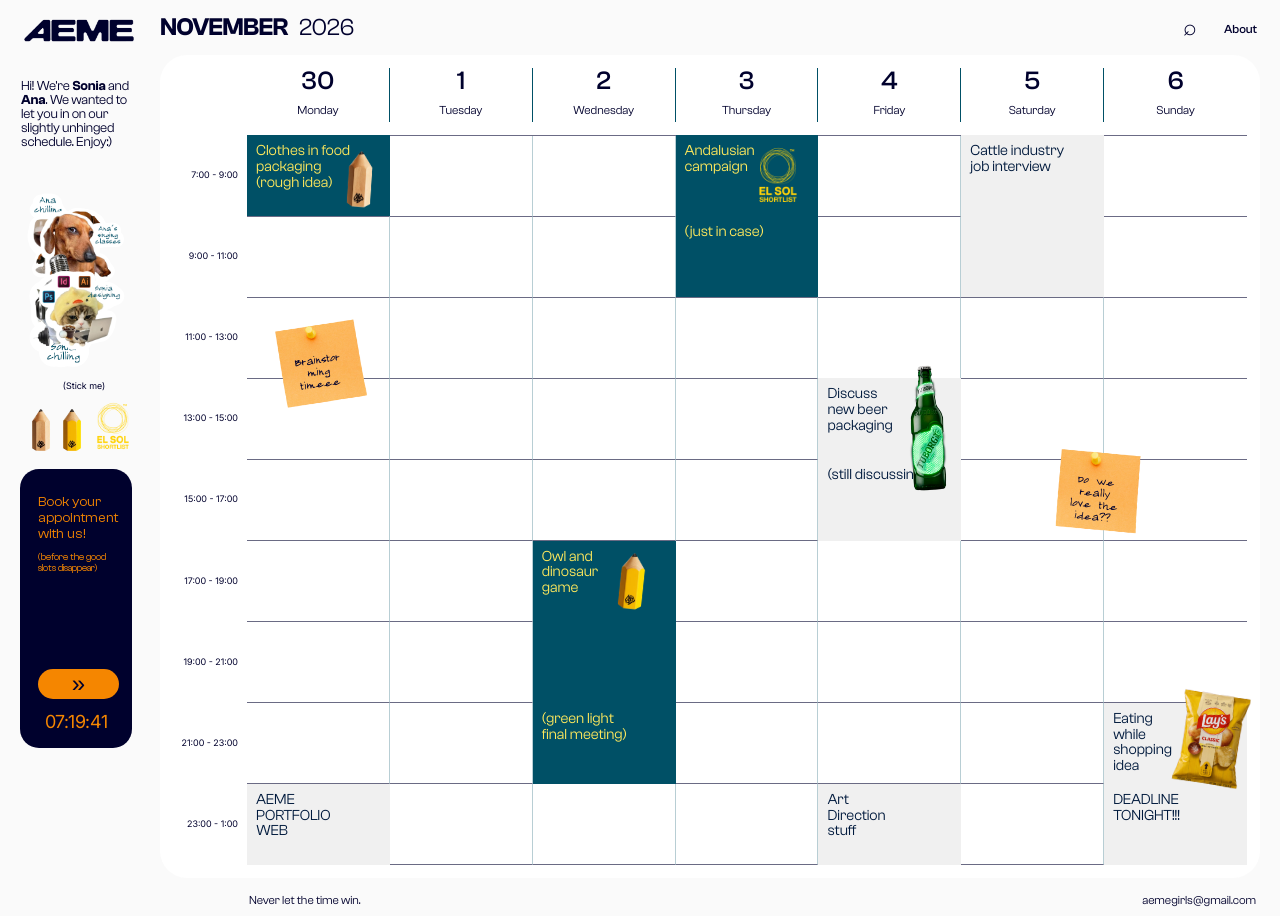
==== commit 849572de: "more changes" ====
--- a/index.html
+++ b/index.html
@@ -36,6 +36,8 @@
         Hi! We're <strong>Sonia</strong> and <strong>Ana</strong>.
         We wanted to let you in on our slightly unhinged schedule.
         Enjoy:)
+
+        
       </p>
       <div class="stickerBoard" id="stickerBoard">
         <div class="stickerBoard" id="stickerBoard">
@@ -70,7 +72,21 @@
     class="draggableSticker stickerSoniaArt"
     alt="Sonia doing art"
   >
-
+<div class="sidebarMarks">
+          <!-- Award/project shortcuts -->
+          <a class="markLink pencilLinkOne" href="tex.html" target="_blank" rel="noopener" aria-label="Open Closet Staples">
+            <img class="markImage pencilOne" src="Assets/Icons/lapiz-1.webp" alt="Closet Staples"
+                 onerror="this.outerHTML='&lt;span class=&quot;pencil pencilOne&quot;&gt;&lt;/span&gt;';">
+          </a>
+          <a class="markLink pencilLinkTwo" href="duolingo.html" target="_blank" rel="noopener" aria-label="Open 404 Lesson Found">
+            <img class="markImage pencilTwo" src="Assets/Icons/lapiz-2.webp" alt="404 Lesson Found"
+                 onerror="this.outerHTML='&lt;span class=&quot;pencil pencilTwo&quot;&gt;&lt;/span&gt;';">
+          </a>
+          <a class="markLink sunLink" href="el-tren-de-la-feria.html" target="_blank" rel="noopener" aria-label="Open El Tren de la Feria">
+            <img class="markImage sunMarkImage" src="Assets/Icons/circulo.png" alt="El Sol Shortlist — El Tren de la Feria"
+                 onerror="this.outerHTML='&lt;span class=&quot;sunMark&quot;&gt;◯&lt;/span&gt;';">
+          </a>
+        </div>
 </div>
 
       <div class="sidebarBottom">
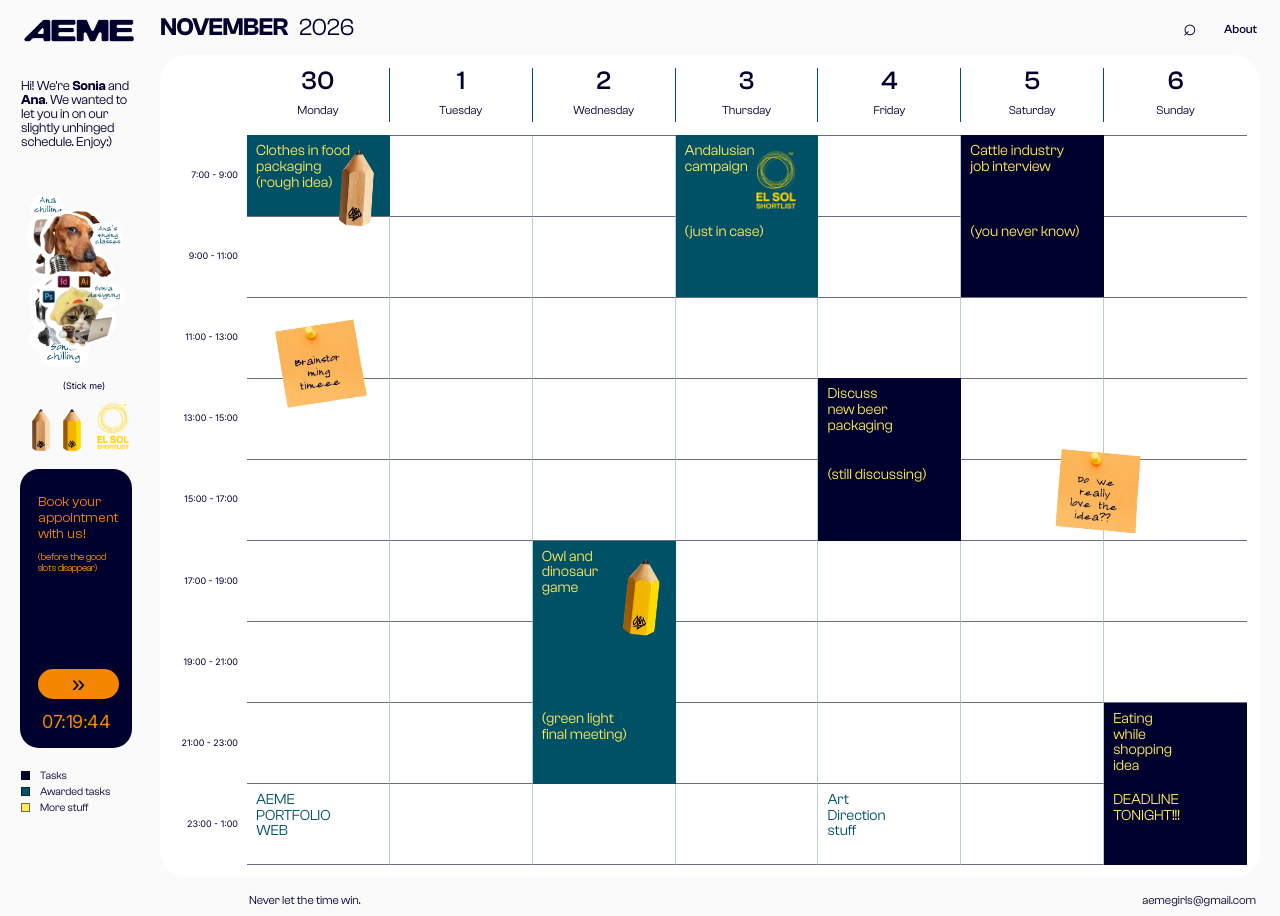
==== commit ac4b5250: "more changessss" ====
--- a/index.html
+++ b/index.html
@@ -105,6 +105,22 @@
 
           <span id="clock"></span>
         </button>
+        <div class="calendarLegend">
+  <div class="legendItem">
+    <span class="square navy"></span>
+    <span>Tasks</span>
+  </div>
+
+  <div class="legendItem">
+    <span class="square teal"></span>
+    <span>Awarded tasks</span>
+  </div>
+
+  <div class="legendItem">
+    <span class="square yellow"></span>
+    <span>More stuff</span>
+  </div>
+</div>
 
       
       </div>
--- a/CSS/sidebar.css
+++ b/CSS/sidebar.css
@@ -279,4 +279,29 @@
   left: 18px;
   top: 105px;
   width: 89px;
+}
+.calendarLegend {
+  display: flex;
+  flex-direction: column;
+  gap: 5px;
+  margin-top: 22px;
+  margin-left: 1px;
+}
+
+.calendarLegend .legendItem {
+  display: flex;
+  align-items: center;
+  gap: 10px;
+  font-size: 11px;
+  line-height: 1;
+}
+
+.calendarLegend .square {
+  width: 9px;
+  height: 9px;
+  flex: 0 0 9px;
+}
+
+.calendarLegend .navy {
+  background: var(--navy);
 }
--- a/CSS/calendar.css
+++ b/CSS/calendar.css
@@ -158,10 +158,17 @@
 
 .event.navy {
   background: var(--navy);
-  color: var(--orange);
+  color: var(--yellow);
+  
 }
 .event.light-gray {
-  background: #f0f0f0;
+  background: none;
+  color: var(--teal);
+  transition: background-color 0.2s ease;
+}
+
+.event.light-gray:hover {
+  background: var(--yellow);
   color: #001A3D;
 }
 
